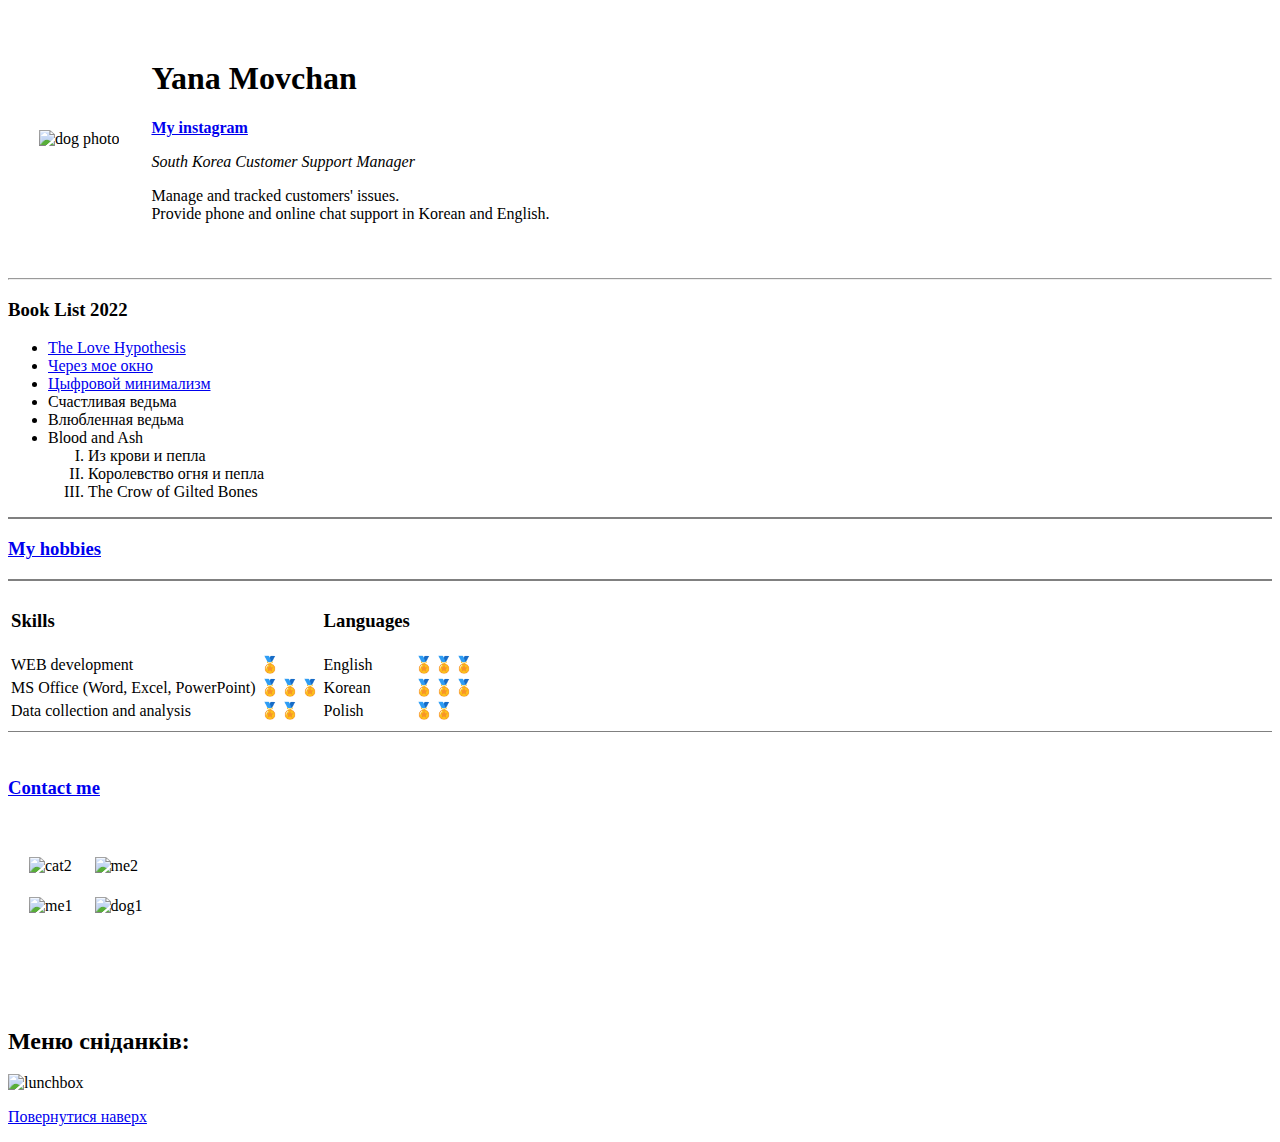
==== index.html @ 4ae70127 "add initial CV website files" ====
<!DOCTYPE html>
<html lang="en" dir="ltr">

<head>
  <meta charset="utf-8">
  <title>💚 Yana's personal site</title>
</head>

<body>
  <table cellspacing="30" style="background-image: url('images/44_8.jpg')">
    <tr>
      <td> <img src="images/cat.jpeg" alt="dog photo" height="200" </td>
      <td><h1> Yana Movchan </h1>
      <strong> <a href="https://www.instagram.com/ne_tot_miir/"> My instagram </a></strong>
      <p><em> South Korea Customer Support Manager </em></p>
      <p> Manage and tracked customers' issues. <br />
        Provide phone and online chat support in Korean and English.</p></td>
    </tr>
  </table>
  <hr />
  <h3>Book List 2022</h3>
  <ul>
    <li><a href="https://alihazelwood.com/books/the-love-hypothesis/">The Love Hypothesis</a></li>
    <li><a href="https://www.goodreads.com/book/show/33857549-a-trav-s-de-mi-ventana">Через мое окно</a> </li>
    <li><a href="http://loveread.ec/view_global.php?id=83556">Цыфровой минимализм</a></li>
    <li>Счастливая ведьма</li>
    <li>Влюбленная ведьма</li>
    <li>Blood and Ash</li>
    <ol type="I">
      <li>Из крови и пепла</li>
      <li>Королевство огня и пепла</li>
      <li>The Crow of Gilted Bones</li>
    </ol>
    </li>
  </ul>
  <hr size="2" noshade />
  <h3><a href="hobbies.html" target="_blank">My hobbies</a></h3>
  <hr sixe="2" noshade />
  <table>
    <thead>
      <tr>
        <td><h3>Skills</h3></td> <td></td><td><h3>Languages</h3></td><td></td>
      </tr>
    </thead>
    <tr>
      <td>WEB development</td><td>🏅</td><td>English</td><td>🏅🏅🏅</td>
    </tr>
    <tr>
      <td>MS Office (Word, Excel, PowerPoint)</td><td>🏅🏅🏅</td><td>Korean</td><td>🏅🏅🏅</td>
    </tr>
    <tr>
      <td>Data collection and analysis</td><td>🏅🏅</td><td>Polish</td><td>🏅🏅</td>
    </tr>
    <tbody>

    </tbody>
  </table>
<hr size="1" noshade />
<br />
<h3><a href="contacts.html">Contact me</a></h3>
<br />
<table cellspacing="20">
  <tr>
    <td><img src="images/cat2.png" alt="cat2" height="200"</td> <td><img src="images/me2.png" alt="me2" height="200"</td>
  </tr>
  <tr>
    <td><img src="images/me1.png" alt="me1" height="200"</td> <td><img src="images/dog1.png" alt="dog1" height="200"</td>
  </tr>
</table>
<br />
<br />
<br />
<br />
<p><h2>Меню сніданків:</h2></p>
<img src="images/lunchbox.jpeg" alt="lunchbox" height="350px" usemap="#foodmap"/>
<map name="foodmap">
  <area shape="rect" coords="24,24, 120, 150" alt="1lunch" href="1lunch.html" title="1.lunch" />
  <area shape="rect" coords="140, 24, 240, 170" alt="2lunch" href="2lunch.html" title="2.lunch" />
  <area shape="rect" coords="20, 180, 130, 325" alt="3lunch" href="3lunch.html" title="3.lunch" />
  <area shape="rect" coords="140, 180, 240, 325" alt="4lunch" href="4lunch.html" title="4.lunch" />
</map>

<p><a href="#top">Повернутися наверх</a></p>

</body>

</html>
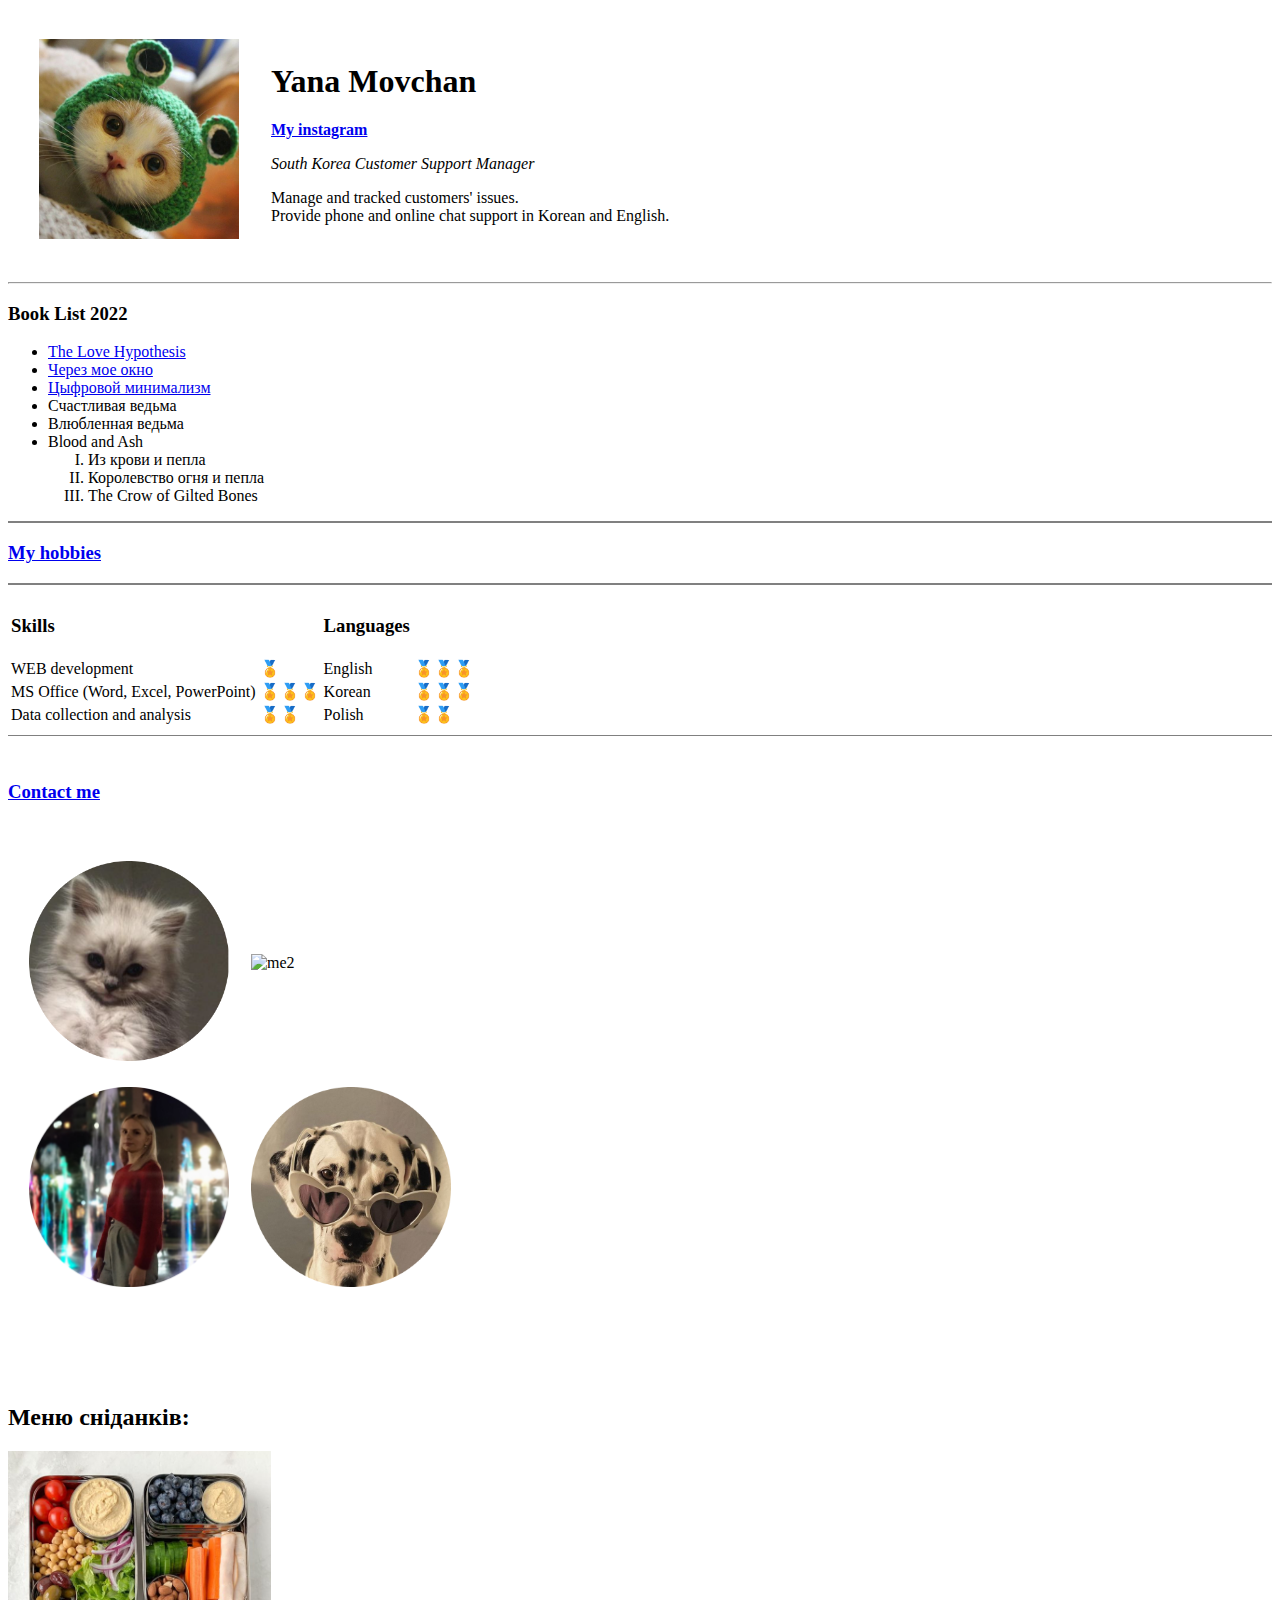
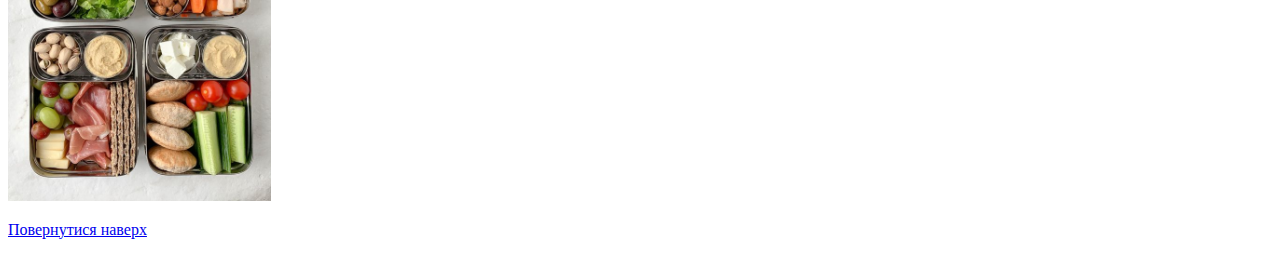
==== commit 2704fc72: "Update index.html" ====
--- a/index.html
+++ b/index.html
@@ -9,7 +9,7 @@
 <body>
   <table cellspacing="30" style="background-image: url('images/44_8.jpg')">
     <tr>
-      <td> <img src="images/cat.jpeg" alt="dog photo" height="200" </td>
+      <td> <img src="cat.jpeg" alt="dog photo" height="200" </td>
       <td><h1> Yana Movchan </h1>
       <strong> <a href="https://www.instagram.com/ne_tot_miir/"> My instagram </a></strong>
       <p><em> South Korea Customer Support Manager </em></p>
@@ -61,10 +61,10 @@
 <br />
 <table cellspacing="20">
   <tr>
-    <td><img src="images/cat2.png" alt="cat2" height="200"</td> <td><img src="images/me2.png" alt="me2" height="200"</td>
+    <td><img src="cat2.png" alt="cat2" height="200"</td> <td><img src="me2.png" alt="me2" height="200"</td>
   </tr>
   <tr>
-    <td><img src="images/me1.png" alt="me1" height="200"</td> <td><img src="images/dog1.png" alt="dog1" height="200"</td>
+    <td><img src="me1.png" alt="me1" height="200"</td> <td><img src="dog1.png" alt="dog1" height="200"</td>
   </tr>
 </table>
 <br />
@@ -72,7 +72,7 @@
 <br />
 <br />
 <p><h2>Меню сніданків:</h2></p>
-<img src="images/lunchbox.jpeg" alt="lunchbox" height="350px" usemap="#foodmap"/>
+<img src="lunchbox.jpeg" alt="lunchbox" height="350px" usemap="#foodmap"/>
 <map name="foodmap">
   <area shape="rect" coords="24,24, 120, 150" alt="1lunch" href="1lunch.html" title="1.lunch" />
   <area shape="rect" coords="140, 24, 240, 170" alt="2lunch" href="2lunch.html" title="2.lunch" />
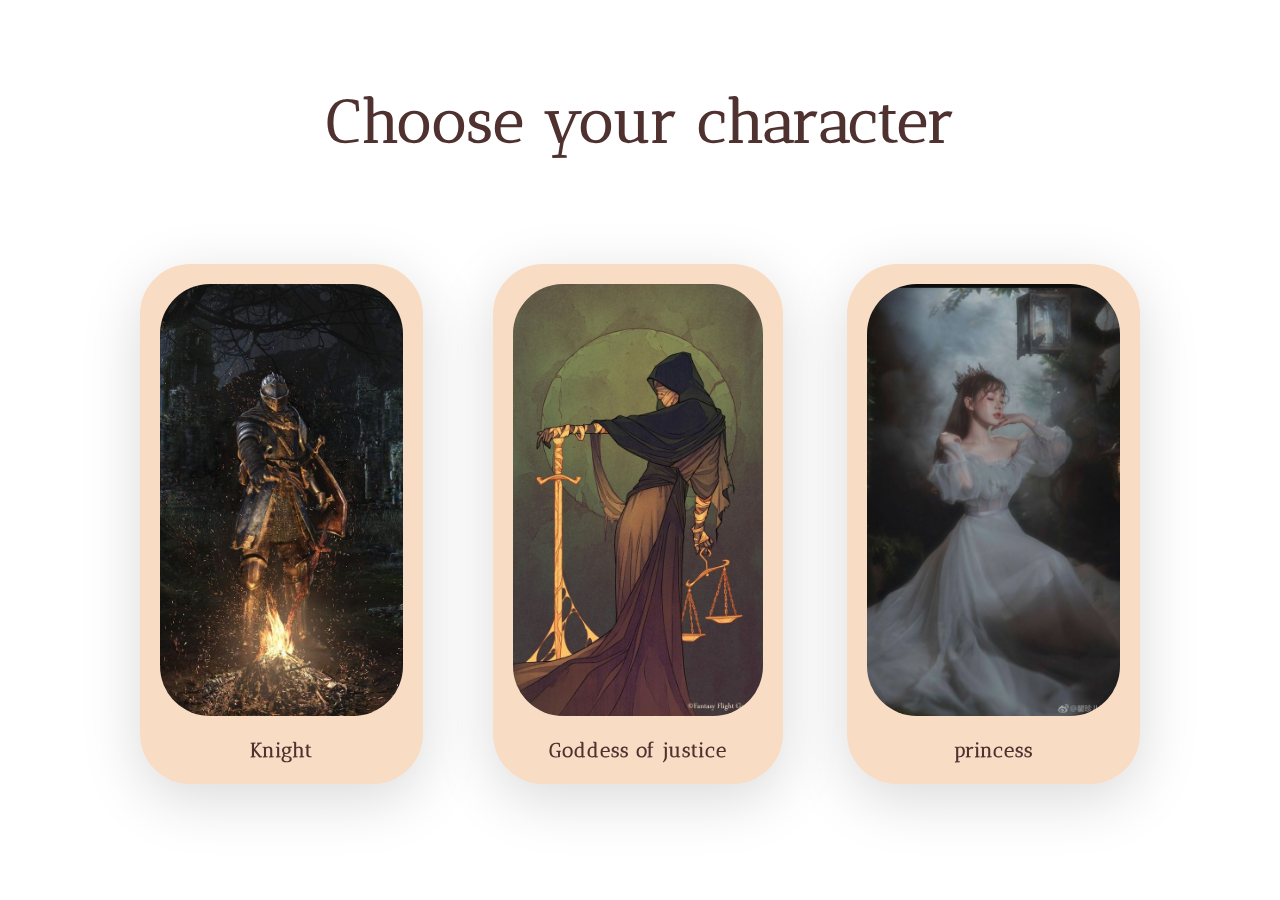
==== commit 93a2b7a0: "Add files via upload" ====
--- a/index.html
+++ b/index.html
@@ -1,87 +1,83 @@
 <!DOCTYPE html>
-<html lang="en" dir="ltr">
+<html lang="en">
 
 <head>
-  <meta charset="utf-8">
-  <title>💚 Yana's personal site</title>
+    <meta charset="UTF-8">
+    <meta http-equiv="X-UA-Compatible" content="IE=edge">
+    <meta name="viewport" content="width=device-width, initial-scale=1.0">
+    <title>Ne tot miir</title>
+
+    <link rel="preconnect" href="https://fonts.googleapis.com">
+    <link rel="preconnect" href="https://fonts.gstatic.com" crossorigin>
+    <link href="https://fonts.googleapis.com/css2?family=Antic+Didone&display=swap" rel="stylesheet">
+    <link rel="stylesheet" href="css/main.css">
 </head>
 
 <body>
-  <table cellspacing="30" style="background-image: url('images/44_8.jpg')">
-    <tr>
-      <td> <img src="cat.jpeg" alt="dog photo" height="200" </td>
-      <td><h1> Yana Movchan </h1>
-      <strong> <a href="https://www.instagram.com/ne_tot_miir/"> My instagram </a></strong>
-      <p><em> South Korea Customer Support Manager </em></p>
-      <p> Manage and tracked customers' issues. <br />
-        Provide phone and online chat support in Korean and English.</p></td>
-    </tr>
-  </table>
-  <hr />
-  <h3>Book List 2022</h3>
-  <ul>
-    <li><a href="https://alihazelwood.com/books/the-love-hypothesis/">The Love Hypothesis</a></li>
-    <li><a href="https://www.goodreads.com/book/show/33857549-a-trav-s-de-mi-ventana">Через мое окно</a> </li>
-    <li><a href="http://loveread.ec/view_global.php?id=83556">Цыфровой минимализм</a></li>
-    <li>Счастливая ведьма</li>
-    <li>Влюбленная ведьма</li>
-    <li>Blood and Ash</li>
-    <ol type="I">
-      <li>Из крови и пепла</li>
-      <li>Королевство огня и пепла</li>
-      <li>The Crow of Gilted Bones</li>
-    </ol>
-    </li>
-  </ul>
-  <hr size="2" noshade />
-  <h3><a href="hobbies.html" target="_blank">My hobbies</a></h3>
-  <hr sixe="2" noshade />
-  <table>
-    <thead>
-      <tr>
-        <td><h3>Skills</h3></td> <td></td><td><h3>Languages</h3></td><td></td>
-      </tr>
-    </thead>
-    <tr>
-      <td>WEB development</td><td>🏅</td><td>English</td><td>🏅🏅🏅</td>
-    </tr>
-    <tr>
-      <td>MS Office (Word, Excel, PowerPoint)</td><td>🏅🏅🏅</td><td>Korean</td><td>🏅🏅🏅</td>
-    </tr>
-    <tr>
-      <td>Data collection and analysis</td><td>🏅🏅</td><td>Polish</td><td>🏅🏅</td>
-    </tr>
-    <tbody>
+    <h1 class="heading-primary">
+        Choose your character
+    </h1>
+    <div class="row">
+        <div class="col-1-of-3">
+            <div class="card">
+                <div class="card__side-1">
+                    <div class="card__decor">
+                        <img src="images/img1.jpeg" alt="character 1" class="card__image">
+                    </div>
+                    <h2 class="card__header">Knight</h2>
+                </div>
+                <div class="card__side-2">
+                    <p>Lorem ipsum dolor sit amet consectetur adipisicing elit. Quas perferendis odit
+                        aliquid officia ullam asperiores dolores. Officiis libero nostrum a repellendus ex eius modi
+                        commodi natus, nulla quia ipsa qui. orem ipsum dolor sit amet consectetur adipisicing elit. Quas
+                        perferendis odit
+                        aliquid officia ullam asperiores dolores.
+                    </p>
+                    <a href="#" class="btn">choose</a>
+                </div>
+            </div>
+        </div>
 
-    </tbody>
-  </table>
-<hr size="1" noshade />
-<br />
-<h3><a href="contacts.html">Contact me</a></h3>
-<br />
-<table cellspacing="20">
-  <tr>
-    <td><img src="cat2.png" alt="cat2" height="200"</td> <td><img src="me2.png" alt="me2" height="200"</td>
-  </tr>
-  <tr>
-    <td><img src="me1.png" alt="me1" height="200"</td> <td><img src="dog1.png" alt="dog1" height="200"</td>
-  </tr>
-</table>
-<br />
-<br />
-<br />
-<br />
-<p><h2>Меню сніданків:</h2></p>
-<img src="lunchbox.jpeg" alt="lunchbox" height="350px" usemap="#foodmap"/>
-<map name="foodmap">
-  <area shape="rect" coords="24,24, 120, 150" alt="1lunch" href="1lunch.html" title="1.lunch" />
-  <area shape="rect" coords="140, 24, 240, 170" alt="2lunch" href="2lunch.html" title="2.lunch" />
-  <area shape="rect" coords="20, 180, 130, 325" alt="3lunch" href="3lunch.html" title="3.lunch" />
-  <area shape="rect" coords="140, 180, 240, 325" alt="4lunch" href="4lunch.html" title="4.lunch" />
-</map>
+        <div class="col-1-of-3">
+            <div class="card">
+                <div class="card__side-1">
+                    <div class="card__decor">
+                        <img src="images/img2.jpeg" alt="character 2" class="card__image">
+                    </div>
+                    <h2 class="card__header">Goddess of justice</h2>
+                </div>
+                <div class="card__side-2">
+                    <p>Lorem ipsum dolor sit amet consectetur adipisicing elit. Quas perferendis odit
+                        aliquid officia ullam asperiores dolores. Officiis libero nostrum a repellendus ex eius modi
+                        commodi natus, nulla quia ipsa qui. orem ipsum dolor sit amet consectetur adipisicing elit. Quas
+                        perferendis odit
+                        aliquid officia ullam asperiores dolores. orem ipsum dolor sit amet consectetur adipisicing
+                        elit. Quas perferendis odit
+                        aliquid officia ullam asperiores dolores.
+                    </p>
+                    <a href="#" class="btn">choose</a>
+                </div>
+            </div>
+        </div>
 
-<p><a href="#top">Повернутися наверх</a></p>
-
+        <div class="col-1-of-3">
+            <div class="card">
+                <div class="card__side-1">
+                    <div class="card__decor">
+                        <img src="images/img3.jpeg" alt="character 1" class="card__image">
+                    </div>
+                    <h2 class="card__header">princess</h2>
+                </div>
+                <div class="card__side-2">
+                    <p>Lorem ipsum dolor sit amet consectetur adipisicing elit. Quas perferendis odit
+                        aliquid officia ullam asperiores dolores. Officiis libero nostrum a repellendus ex eius modi
+                        commodi natus, nulla quia ipsa qui.
+                    </p>
+                    <a href="#" class="btn">choose</a>
+                </div>
+            </div>
+        </div>
+    </div>
 </body>
 
-</html>
+</html>--- a/css/main.css
+++ b/css/main.css
@@ -0,0 +1,137 @@
+*,
+::before,
+::after {
+  margin: 0;
+  padding: 0;
+  box-sizing: inherit;
+}
+
+html {
+  font-size: 62.5%;
+}
+
+body {
+  box-sizing: border-box;
+}
+
+body {
+  font-family: Antic Didone;
+  font-size: 1.6rem;
+  line-height: 1.4;
+  letter-spacing: 0.1rem;
+  font-weight: 600;
+}
+
+.heading-primary {
+  text-align: center;
+  margin: 8rem;
+  font-size: 6rem;
+  color: #4f3130;
+}
+
+.row {
+  max-width: 100rem;
+  margin: 0 auto;
+  margin-top: 10rem;
+}
+.row:not(:last-child) {
+  margin-bottom: 8rem;
+}
+.row::after {
+  content: "";
+  display: table;
+  clear: both;
+}
+.row [class^=col-] {
+  float: left;
+}
+.row [class^=col-]:not(:last-child) {
+  margin-right: 6rem;
+}
+
+.col-1-of-3 {
+  width: calc((100% - 2 * 6rem) / 3);
+}
+
+.card {
+  perspective: 150rem;
+  -moz-perspective: 150rem;
+  position: relative;
+  height: 52rem;
+}
+.card:hover .card__side-1 {
+  transform: rotateY(-180deg);
+}
+.card:hover .card__side-2 {
+  transform: rotateY(0);
+}
+.card__side-1 {
+  height: 52rem;
+  position: absolute;
+  top: 0;
+  left: 0;
+  -webkit-backface-visibility: hidden;
+          backface-visibility: hidden;
+  overflow: hidden;
+  box-shadow: 0 1.5rem 6rem rgba(0, 0, 0, 0.15);
+  transition: all 0.8s ease;
+  background-color: #f9dcc4;
+  padding: 2rem;
+  border-radius: 5rem;
+}
+.card__decor {
+  width: 100%;
+  height: 90%;
+  border-radius: 5rem;
+  overflow: hidden;
+}
+.card__image {
+  width: 100%;
+  height: 100%;
+  -o-object-fit: cover;
+     object-fit: cover;
+  -o-object-position: center;
+     object-position: center;
+}
+.card__header {
+  text-align: center;
+  margin: 2rem 2rem 1rem 2rem;
+  font-size: 2rem;
+  color: #4f3130;
+}
+.card__side-2 {
+  height: 52rem;
+  position: absolute;
+  top: 0;
+  left: 0;
+  -webkit-backface-visibility: hidden;
+          backface-visibility: hidden;
+  overflow: hidden;
+  box-shadow: 0 1.5rem 6rem rgba(0, 0, 0, 0.15);
+  transition: all 0.8s ease;
+  background-color: #4f3130;
+  padding: 5rem;
+  border-radius: 5rem;
+  transform: rotateY(180deg);
+  color: #fff;
+  font-size: 1.4rem;
+}
+
+.btn {
+  display: inline-block;
+  background-color: #f9dcc4;
+  padding: 1rem 2.5rem;
+  margin: 3rem 5rem;
+  border-radius: 3rem;
+  text-decoration: none;
+  text-align: center;
+  color: #4f3130;
+  font-size: 1.6rem;
+  transition: all 0.3s;
+}
+.btn:hover {
+  transform: scale(1.2);
+}
+.btn:active {
+  transform: scale(1.2) translateY(3px);
+}/*# sourceMappingURL=main.css.map */